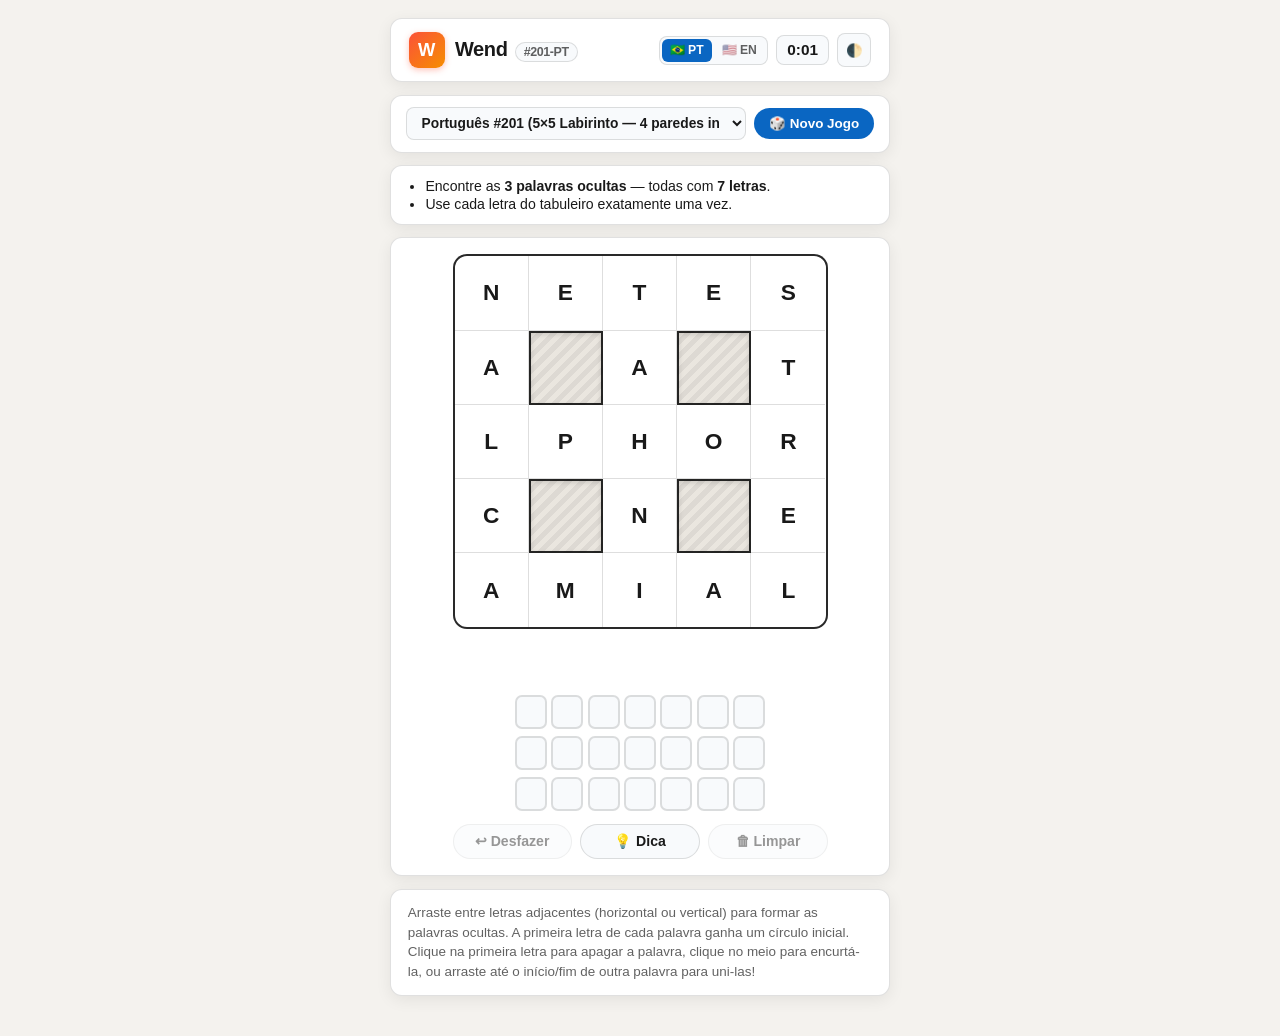
==== Wend/index.html @ 3a22def4 "Initial commit: Caroline Games suite" ====
<!DOCTYPE html>
<html lang="pt-BR">
<head>
  <meta charset="UTF-8" />
  <meta name="viewport" content="width=device-width, initial-scale=1.0" />
  <title>Wend — Clean-Room Rebuild (Português PT-BR & Live #142)</title>
  <link rel="stylesheet" href="styles.css" />
</head>
<body>
  <main class="app-container">
    <!-- Header -->
    <header class="app-header">
      <div class="brand-group">
        <div class="brand-icon" aria-hidden="true">W</div>
        <h1 class="brand-title">
          Wend
          <span id="edition-badge" class="edition-badge">#142-PT</span>
        </h1>
      </div>

      <div class="header-right">
        <div class="lang-toggle" role="group" aria-label="Idioma das Palavras">
          <button id="btn-lang-pt" class="lang-btn active" type="button" title="Palavras em Português">
            🇧🇷 PT
          </button>
          <button id="btn-lang-en" class="lang-btn" type="button" title="Words in English">
            🇺🇸 EN
          </button>
        </div>
        <div id="timer-display" class="timer-pill" aria-label="Tempo decorrido">0:00</div>
        <button id="btn-theme" class="icon-btn" type="button" title="Alternar Tema Claro/Escuro" aria-label="Alternar Tema">
          🌓
        </button>
      </div>
    </header>

    <!-- Puzzle Selector & Procedural Generator Bar -->
    <section class="toolbar-card" aria-label="Controles de Jogo">
      <div class="toolbar-row">
        <select id="puzzle-select" class="puzzle-select" aria-label="Selecionar Tabuleiro">
          <option value="pt-201">Português #201 (5×5 Labirinto — 4 paredes internas)</option>
          <option value="pt-202">Português #202 (6×6 Labirinto — 6 paredes internas)</option>
          <option value="pt-142">Português #142 (5×5 Octógono — 3×7 letras)</option>
          <option value="live-142-en">Live Capture #142 (5×5 EN Daily — AVOCADO/EXPENSE/FREIGHT)</option>
          <option value="gen-4x4">Procedural 4×4 Labirinto (Com Obstáculos)</option>
          <option value="gen-5x5-full">Procedural 5×5 Labirinto (Com Obstáculos)</option>
          <option value="gen-5x5-octagon">Procedural 5×5 Octógono (21 letras)</option>
          <option value="gen-6x6-octagon">Procedural 6×6 Labirinto (Com Obstáculos)</option>
        </select>
        <button id="btn-new-random" class="btn btn-primary" type="button">
          🎲 Novo Jogo
        </button>
      </div>
    </section>

    <!-- Win Banner -->
    <section id="win-banner" class="win-banner hidden" aria-live="polite">
      <div class="win-info">
        <h2 id="win-title">🎉 Wend Resolvido!</h2>
        <p id="win-stats"></p>
        <div id="win-word-pills" class="words-found-pills"></div>
      </div>
      <button id="btn-win-next" class="btn btn-primary" type="button">
        Próximo →
      </button>
    </section>

    <!-- Goal Instructions Banner (nv in C7ZU1-qQ.js) -->
    <section id="goal-banner" class="goal-banner" aria-label="Objetivo do Jogo"></section>

    <!-- Main Game Board Card -->
    <section class="board-card">
      <div id="wend-board-wrapper" class="wend-board-wrapper">
        <div id="wend-grid" class="wend-grid" role="grid" aria-label="Tabuleiro Wend"></div>
      </div>

      <!-- Current Word Display / Hint / Status Message (a6 & a8 in C7ZU1-qQ.js) -->
      <div id="wend-status-bar" class="wend-status-bar" role="status" aria-live="polite"></div>

      <!-- Word List Slots (ni in C7ZU1-qQ.js) -->
      <div id="wend-word-list" class="wend-word-list" aria-label="Lista de Palavras"></div>

      <!-- Under-Board Action Buttons -->
      <div class="under-board-controls">
        <button id="btn-undo" class="btn" type="button" disabled>
          ↩ Desfazer
        </button>
        <button id="btn-hint" class="btn" type="button">
          💡 Dica
        </button>
        <button id="btn-clear" class="btn" type="button" disabled>
          🗑 Limpar
        </button>
      </div>
    </section>

    <!-- How to Play Card -->
    <section class="info-card" aria-label="Como Jogar">
      <p id="how-to-play-text">
        Arraste entre letras adjacentes (horizontal ou vertical) para formar as palavras ocultas. A primeira letra de cada palavra ganha um círculo inicial. Clique na primeira letra para apagar a palavra, clique no meio para encurtá-la, ou arraste até o início/fim de outra palavra para uni-las!
      </p>
    </section>
  </main>

  <script src="game.js"></script>
  <script src="../suite-bridge.js"></script>
</body>
</html>
---- Wend/styles.css ----
/* ==========================================================================
   LinkedIn Wend — Clean-Room Stylesheet
   Reconstructed via REA MCP inspection of live Puzzle #142 & C7ZU1-qQ.js
   ========================================================================== */

:root {
  --bg-page: #f4f2ee;
  --bg-card: #ffffff;
  --bg-elevated: #f8fafc;
  --bg-hole: #eae6df;
  --text-primary: rgba(0, 0, 0, 0.9);
  --text-secondary: rgba(0, 0, 0, 0.62);
  --border-subtle: rgba(0, 0, 0, 0.12);
  --grid-hairline: rgba(0, 0, 0, 0.13);
  --board-border: rgba(0, 0, 0, 0.84);
  --accent-primary: #0a66c2;
  --accent-hover: #004182;
  --error-red: #cb112d;
  --success-green: #057642;
  --shadow-card: 0 4px 16px rgba(0, 0, 0, 0.07);
}

body.theme-dark {
  --bg-page: #1b1f23;
  --bg-card: #24292e;
  --bg-elevated: #2d333b;
  --bg-hole: #16191d;
  --text-primary: rgba(255, 255, 255, 0.92);
  --text-secondary: rgba(255, 255, 255, 0.64);
  --border-subtle: rgba(255, 255, 255, 0.14);
  --grid-hairline: rgba(255, 255, 255, 0.13);
  --board-border: rgba(255, 255, 255, 0.82);
  --accent-primary: #70b5f9;
  --accent-hover: #a8d4ff;
  --error-red: #f85149;
  --success-green: #3fb950;
  --shadow-card: 0 6px 24px rgba(0, 0, 0, 0.35);
}

* {
  box-sizing: border-box;
  margin: 0;
  padding: 0;
}

body {
  font-family: -apple-system, BlinkMacSystemFont, "Segoe UI", Roboto, Helvetica, Arial, sans-serif;
  background-color: var(--bg-page);
  color: var(--text-primary);
  min-height: 100vh;
  display: flex;
  flex-direction: column;
  align-items: center;
  padding: 1.15rem 1rem 2.5rem;
  transition: background-color 0.2s ease, color 0.2s ease;
}

.app-container {
  width: 100%;
  max-width: 500px;
  display: flex;
  flex-direction: column;
  gap: 0.8rem;
}

/* Header */
.app-header {
  display: flex;
  justify-content: space-between;
  align-items: center;
  background: var(--bg-card);
  padding: 0.8rem 1.1rem;
  border-radius: 12px;
  border: 1px solid var(--border-subtle);
  box-shadow: var(--shadow-card);
}

.brand-group {
  display: flex;
  align-items: center;
  gap: 0.65rem;
}

.brand-icon {
  width: 36px;
  height: 36px;
  border-radius: 9px;
  background: linear-gradient(135deg, #fb5239, #f68e00);
  color: #ffffff;
  font-weight: 900;
  font-size: 1.15rem;
  display: flex;
  align-items: center;
  justify-content: center;
  box-shadow: 0 2px 6px rgba(251, 82, 57, 0.35);
}

.brand-title {
  font-size: 1.25rem;
  font-weight: 800;
  letter-spacing: -0.02em;
  display: flex;
  align-items: baseline;
  gap: 0.45rem;
}

.edition-badge {
  font-size: 0.78rem;
  font-weight: 600;
  color: var(--text-secondary);
  background: var(--bg-elevated);
  padding: 0.14rem 0.5rem;
  border-radius: 999px;
  border: 1px solid var(--border-subtle);
}

.header-right {
  display: flex;
  align-items: center;
  gap: 0.5rem;
}

.lang-toggle {
  display: inline-flex;
  background: var(--bg-elevated);
  border: 1px solid var(--border-subtle);
  border-radius: 8px;
  padding: 2px;
  gap: 2px;
}

.lang-btn {
  border: none;
  background: transparent;
  color: var(--text-secondary);
  font-size: 0.76rem;
  font-weight: 700;
  padding: 0.28rem 0.5rem;
  border-radius: 6px;
  cursor: pointer;
  transition: all 0.15s ease;
}

.lang-btn.active {
  background: var(--accent-primary);
  color: #ffffff;
}

body.theme-dark .lang-btn.active {
  color: #111111;
}

.timer-pill {
  font-variant-numeric: tabular-nums;
  font-weight: 700;
  font-size: 0.96rem;
  padding: 0.32rem 0.65rem;
  border-radius: 8px;
  background: var(--bg-elevated);
  border: 1px solid var(--border-subtle);
}

.icon-btn {
  background: var(--bg-elevated);
  color: var(--text-primary);
  border: 1px solid var(--border-subtle);
  border-radius: 8px;
  width: 34px;
  height: 34px;
  display: inline-flex;
  align-items: center;
  justify-content: center;
  cursor: pointer;
}

.icon-btn:hover {
  background: var(--border-subtle);
}

/* Toolbar & Generator */
.toolbar-card {
  background: var(--bg-card);
  padding: 0.7rem 0.95rem;
  border-radius: 12px;
  border: 1px solid var(--border-subtle);
  box-shadow: var(--shadow-card);
  display: flex;
  flex-direction: column;
  gap: 0.55rem;
}

.toolbar-row {
  display: flex;
  align-items: center;
  justify-content: space-between;
  gap: 0.5rem;
  flex-wrap: wrap;
}

.puzzle-select {
  flex: 1;
  min-width: 195px;
  padding: 0.45rem 0.65rem;
  border-radius: 8px;
  border: 1px solid var(--border-subtle);
  background: var(--bg-elevated);
  color: var(--text-primary);
  font-size: 0.86rem;
  font-weight: 600;
  cursor: pointer;
}

.btn {
  display: inline-flex;
  align-items: center;
  justify-content: center;
  gap: 0.35rem;
  padding: 0.45rem 0.85rem;
  border-radius: 999px;
  font-size: 0.84rem;
  font-weight: 600;
  cursor: pointer;
  border: 1px solid var(--border-subtle);
  background: var(--bg-elevated);
  color: var(--text-primary);
  transition: all 0.15s ease;
}

.btn:hover:not(:disabled) {
  background: var(--border-subtle);
}

.btn:disabled {
  opacity: 0.45;
  cursor: not-allowed;
}

.btn-primary {
  background: var(--accent-primary);
  color: #ffffff;
  border-color: transparent;
}

body.theme-dark .btn-primary {
  color: #111111;
}

.btn-primary:hover:not(:disabled) {
  background: var(--accent-hover);
}

/* Instructions Banner Above Board */
.goal-banner {
  background: var(--bg-card);
  border: 1px solid var(--border-subtle);
  border-radius: 12px;
  padding: 0.7rem 1rem;
  box-shadow: var(--shadow-card);
  font-size: 0.88rem;
  display: flex;
  flex-direction: column;
  gap: 0.2rem;
}

.goal-banner ul {
  padding-left: 1.15rem;
  display: flex;
  flex-direction: column;
  gap: 0.18rem;
}

/* ==========================================================================
   Wend Board, Hole Cells, SVG Snake Paths, Start Dots & Direction Chevrons
   ========================================================================== */

.board-card {
  background: var(--bg-card);
  padding: 1rem;
  border-radius: 12px;
  border: 1px solid var(--border-subtle);
  box-shadow: var(--shadow-card);
  display: flex;
  flex-direction: column;
  align-items: center;
  gap: 0.8rem;
}

.wend-board-wrapper {
  position: relative;
  width: 100%;
  max-width: 375px;
  aspect-ratio: var(--grid-cols, 5) / var(--grid-rows, 5);
  margin: 0 auto;
  user-select: none;
  -webkit-user-select: none;
  touch-action: none;
}

.wend-grid {
  position: relative;
  width: 100%;
  height: 100%;
  display: grid;
  grid-template-columns: repeat(var(--grid-cols, 5), 1fr);
  grid-template-rows: repeat(var(--grid-rows, 5), 1fr);
  border: 2.5px solid var(--board-border);
  border-radius: 14px;
  background-color: var(--bg-card);
  overflow: hidden;
}

.wend-cell {
  position: relative;
  display: flex;
  align-items: center;
  justify-content: center;
  border-right: 1px solid var(--grid-hairline);
  border-bottom: 1px solid var(--grid-hairline);
  cursor: pointer;
  overflow: visible;
}

.wend-cell.is-last-col {
  border-right: none;
}

.wend-cell.is-last-row {
  border-bottom: none;
}

.wend-cell.is-hole {
  border-right: none;
  border-bottom: none;
  background-color: var(--bg-hole);
  background-image: repeating-linear-gradient(
    -45deg,
    rgba(0, 0, 0, 0.055),
    rgba(0, 0, 0, 0.055) 5px,
    transparent 5px,
    transparent 10px
  );
  box-shadow: inset 0 2px 5px rgba(0, 0, 0, 0.12);
  cursor: default;
  pointer-events: none;
  z-index: 3;
}

body.theme-dark .wend-cell.is-hole {
  background-image: repeating-linear-gradient(
    -45deg,
    rgba(255, 255, 255, 0.04),
    rgba(255, 255, 255, 0.04) 5px,
    transparent 5px,
    transparent 10px
  );
  box-shadow: inset 0 2px 6px rgba(0, 0, 0, 0.45);
}

/* Hole edge borders matching holeEdgeMask in C7ZU1-qQ.js */
.wend-cell.is-hole.hole-edge-top {
  border-top: 2.5px solid var(--board-border);
}
.wend-cell.is-hole.hole-edge-right {
  border-right: 2.5px solid var(--board-border);
}
.wend-cell.is-hole.hole-edge-bottom {
  border-bottom: 2.5px solid var(--board-border);
}
.wend-cell.is-hole.hole-edge-left {
  border-left: 2.5px solid var(--board-border);
}

.wend-cell:focus-visible {
  outline: none;
  box-shadow: inset 0 0 0 3px var(--accent-primary);
  z-index: 15;
}

/* Selected cell soft tint */
.wend-cell-tint {
  position: absolute;
  inset: 0;
  background-color: var(--word-color, #fb5239);
  opacity: 0.14;
  pointer-events: none;
  transition: opacity 0.15s ease;
}

.wend-cell.is-locked .wend-cell-tint {
  opacity: 0.24;
}

/* SVG Path Connector Layer inside each cell (viewBox 0 0 100 100) */
.wend-cell-svg {
  position: absolute;
  inset: 0;
  width: 100%;
  height: 100%;
  pointer-events: none;
  z-index: 2;
  color: var(--word-color, #fb5239);
  overflow: visible;
}

.wend-path-line {
  stroke: currentColor;
  stroke-width: 56;
  stroke-linecap: round;
  stroke-linejoin: round;
  fill: none;
  opacity: 0.88;
}

.wend-cell.is-dragging-active .wend-path-line {
  stroke-width: 50;
}

.wend-start-outer {
  fill: #ffffff;
  stroke: currentColor;
  stroke-width: 7;
}

body.theme-dark .wend-start-outer {
  fill: #1b1f23;
}

.wend-start-inner {
  fill: currentColor;
}

/* Letter Text */
.wend-letter {
  position: relative;
  z-index: 4;
  font-size: 1.42rem;
  font-weight: 800;
  color: var(--text-primary);
  pointer-events: none;
  transition: transform 0.12s ease, color 0.12s ease;
}

.wend-cell.is-selected .wend-letter {
  color: #ffffff;
  text-shadow: 0 1px 3px rgba(0, 0, 0, 0.42);
  transform: scale(1.05);
}

/* Directional Chevron between cells */
.wend-chevron {
  position: absolute;
  z-index: 5;
  color: rgba(255, 255, 255, 0.92);
  font-size: 0.78rem;
  font-weight: 900;
  pointer-events: none;
  line-height: 1;
  text-shadow: 0 1px 2px rgba(0, 0, 0, 0.35);
}

.wend-chevron--RIGHT {
  left: 6px;
  top: 50%;
  transform: translateY(-50%);
}
.wend-chevron--LEFT {
  right: 6px;
  top: 50%;
  transform: translateY(-50%);
}
.wend-chevron--DOWN {
  top: 4px;
  left: 50%;
  transform: translateX(-50%);
}
.wend-chevron--UP {
  bottom: 4px;
  left: 50%;
  transform: translateX(-50%);
}

/* Locked Word Check Badge on Start Cell (cell-X-locked-check) */
.wend-cell-lock-badge {
  position: absolute;
  top: 4px;
  right: 4px;
  z-index: 6;
  width: 18px;
  height: 18px;
  border-radius: 50%;
  background: var(--word-color, #00b382);
  border: 1.5px solid #ffffff;
  color: #ffffff;
  font-size: 0.65rem;
  font-weight: 900;
  display: flex;
  align-items: center;
  justify-content: center;
  box-shadow: 0 1px 4px rgba(0, 0, 0, 0.28);
  pointer-events: none;
}

/* Hint Highlight Ring */
.wend-cell.is-hint-highlighted::after {
  content: "";
  position: absolute;
  inset: 3px;
  border-radius: 8px;
  border: 3px dashed var(--accent-primary);
  z-index: 8;
  pointer-events: none;
  animation: hint-pulse 1.1s infinite ease-in-out;
}

@keyframes hint-pulse {
  0%, 100% {
    opacity: 1;
  }
  50% {
    opacity: 0.35;
  }
}

/* ==========================================================================
   Current Word Display & Status Message Banner (a6 & a8 in C7ZU1-qQ.js)
   ========================================================================== */

.wend-status-bar {
  width: 100%;
  min-height: 40px;
  display: flex;
  align-items: center;
  justify-content: center;
}

.wend-current-word-blocks {
  display: flex;
  align-items: center;
  justify-content: center;
  gap: 0.3rem;
  flex-wrap: wrap;
}

.wend-current-block {
  width: 32px;
  height: 34px;
  border-radius: 7px;
  background-color: var(--block-color, #fb5239);
  color: #ffffff;
  font-weight: 800;
  font-size: 1rem;
  display: flex;
  align-items: center;
  justify-content: center;
  box-shadow: 0 2px 5px rgba(0, 0, 0, 0.16);
}

.wend-board-message {
  width: 100%;
  max-width: 375px;
  background: var(--bg-elevated);
  border: 1.5px solid var(--accent-primary);
  border-radius: 10px;
  padding: 0.5rem 0.75rem;
  font-size: 0.84rem;
  font-weight: 600;
  display: flex;
  align-items: center;
  justify-content: space-between;
  gap: 0.5rem;
}

.wend-board-message.is-warning {
  border-color: var(--error-red);
  color: var(--error-red);
}

/* ==========================================================================
   Word List Slots (ni & nl in C7ZU1-qQ.js)
   ========================================================================== */

.wend-word-list {
  width: 100%;
  max-width: 375px;
  display: flex;
  flex-direction: column;
  gap: 0.45rem;
}

.wend-word-row {
  display: flex;
  align-items: center;
  justify-content: center;
  gap: 0.4rem;
}

.wend-word-slots {
  display: flex;
  align-items: center;
  gap: 0.28rem;
  flex-wrap: wrap;
  justify-content: center;
}

.wend-slot {
  width: 32px;
  height: 34px;
  border-radius: 7px;
  border: 2px solid var(--border-subtle);
  background: var(--bg-elevated);
  color: var(--text-primary);
  font-weight: 800;
  font-size: 0.95rem;
  display: flex;
  align-items: center;
  justify-content: center;
  transition: all 0.15s ease;
}

.wend-slot.is-filled {
  background: var(--row-color, #fb5239);
  border-color: var(--row-color, #fb5239);
  color: #ffffff;
}

.wend-slot.is-preset-neutral {
  border-style: dashed;
  border-color: var(--accent-primary);
  color: var(--accent-primary);
}

.wend-slot.is-overflow {
  background: rgba(203, 17, 45, 0.14);
  border-color: var(--error-red);
  color: var(--error-red);
}

.wend-row-check {
  width: 22px;
  height: 22px;
  border-radius: 50%;
  background: var(--success-green);
  color: #ffffff;
  font-size: 0.75rem;
  font-weight: 900;
  display: inline-flex;
  align-items: center;
  justify-content: center;
  flex-shrink: 0;
}

/* Under-board Controls */
.under-board-controls {
  display: flex;
  width: 100%;
  max-width: 375px;
  gap: 0.55rem;
  justify-content: space-between;
}

.under-board-controls .btn {
  flex: 1;
  padding: 0.52rem 0.7rem;
  font-size: 0.88rem;
}

/* Win Banner */
.win-banner {
  width: 100%;
  background: linear-gradient(135deg, rgba(0, 179, 130, 0.16), rgba(0, 144, 231, 0.16));
  border: 2px solid #00b382;
  border-radius: 12px;
  padding: 0.95rem 1.1rem;
  display: flex;
  align-items: center;
  justify-content: space-between;
  gap: 0.75rem;
  box-shadow: var(--shadow-card);
}

.win-banner.hidden {
  display: none;
}

.win-info h2 {
  font-size: 1.05rem;
  font-weight: 800;
  margin-bottom: 0.15rem;
}

.win-info p {
  font-size: 0.83rem;
  color: var(--text-secondary);
}

.words-found-pills {
  display: flex;
  flex-wrap: wrap;
  gap: 0.35rem;
  margin-top: 0.35rem;
}

.word-pill {
  font-size: 0.75rem;
  font-weight: 800;
  padding: 0.15rem 0.5rem;
  border-radius: 999px;
  color: #ffffff;
}

/* Footer Card */
.info-card {
  background: var(--bg-card);
  border: 1px solid var(--border-subtle);
  border-radius: 12px;
  padding: 0.85rem 1.05rem;
  box-shadow: var(--shadow-card);
  font-size: 0.84rem;
  color: var(--text-secondary);
  line-height: 1.45;
}
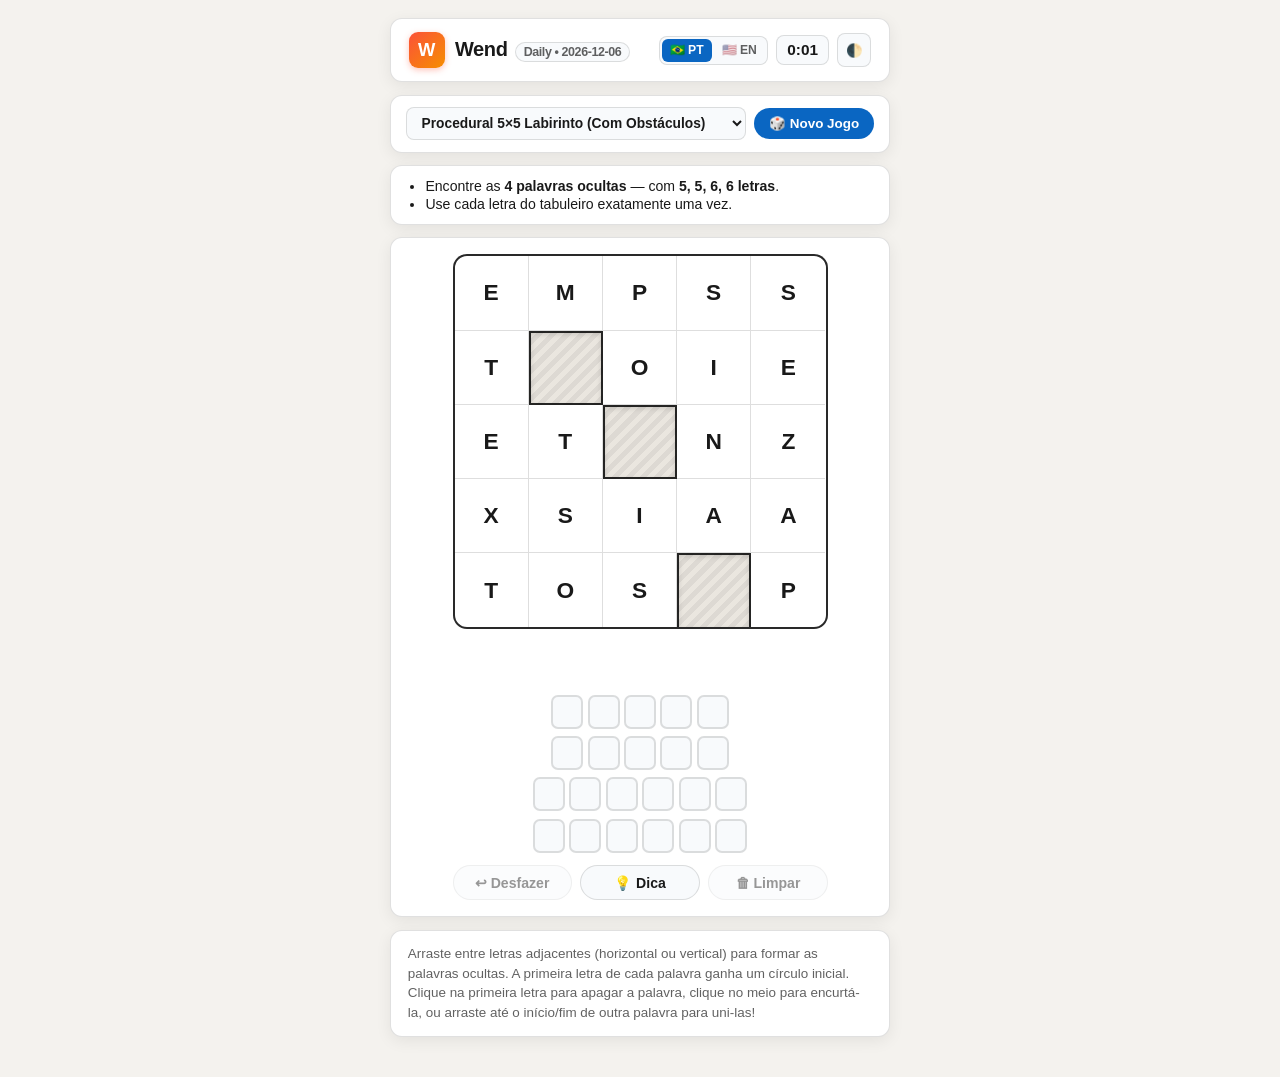
==== commit 6d7cad77: "Fix PC Sudoku scaling, prevent single-cell Queens regions, clean Wend banner, and add daily date-see" ====
--- a/Wend/index.html
+++ b/Wend/index.html
@@ -58,7 +58,6 @@
       <div class="win-info">
         <h2 id="win-title">🎉 Wend Resolvido!</h2>
         <p id="win-stats"></p>
-        <div id="win-word-pills" class="words-found-pills"></div>
       </div>
       <button id="btn-win-next" class="btn btn-primary" type="button">
         Próximo →
--- a/Wend/styles.css
+++ b/Wend/styles.css
@@ -199,7 +199,8 @@
 
 .puzzle-select {
   flex: 1;
-  min-width: 195px;
+  min-width: 0;
+  width: 100%;
   padding: 0.45rem 0.65rem;
   border-radius: 8px;
   border: 1px solid var(--border-subtle);
@@ -694,10 +695,7 @@
 }
 
 .words-found-pills {
-  display: flex;
-  flex-wrap: wrap;
-  gap: 0.35rem;
-  margin-top: 0.35rem;
+  display: none !important;
 }
 
 .word-pill {
